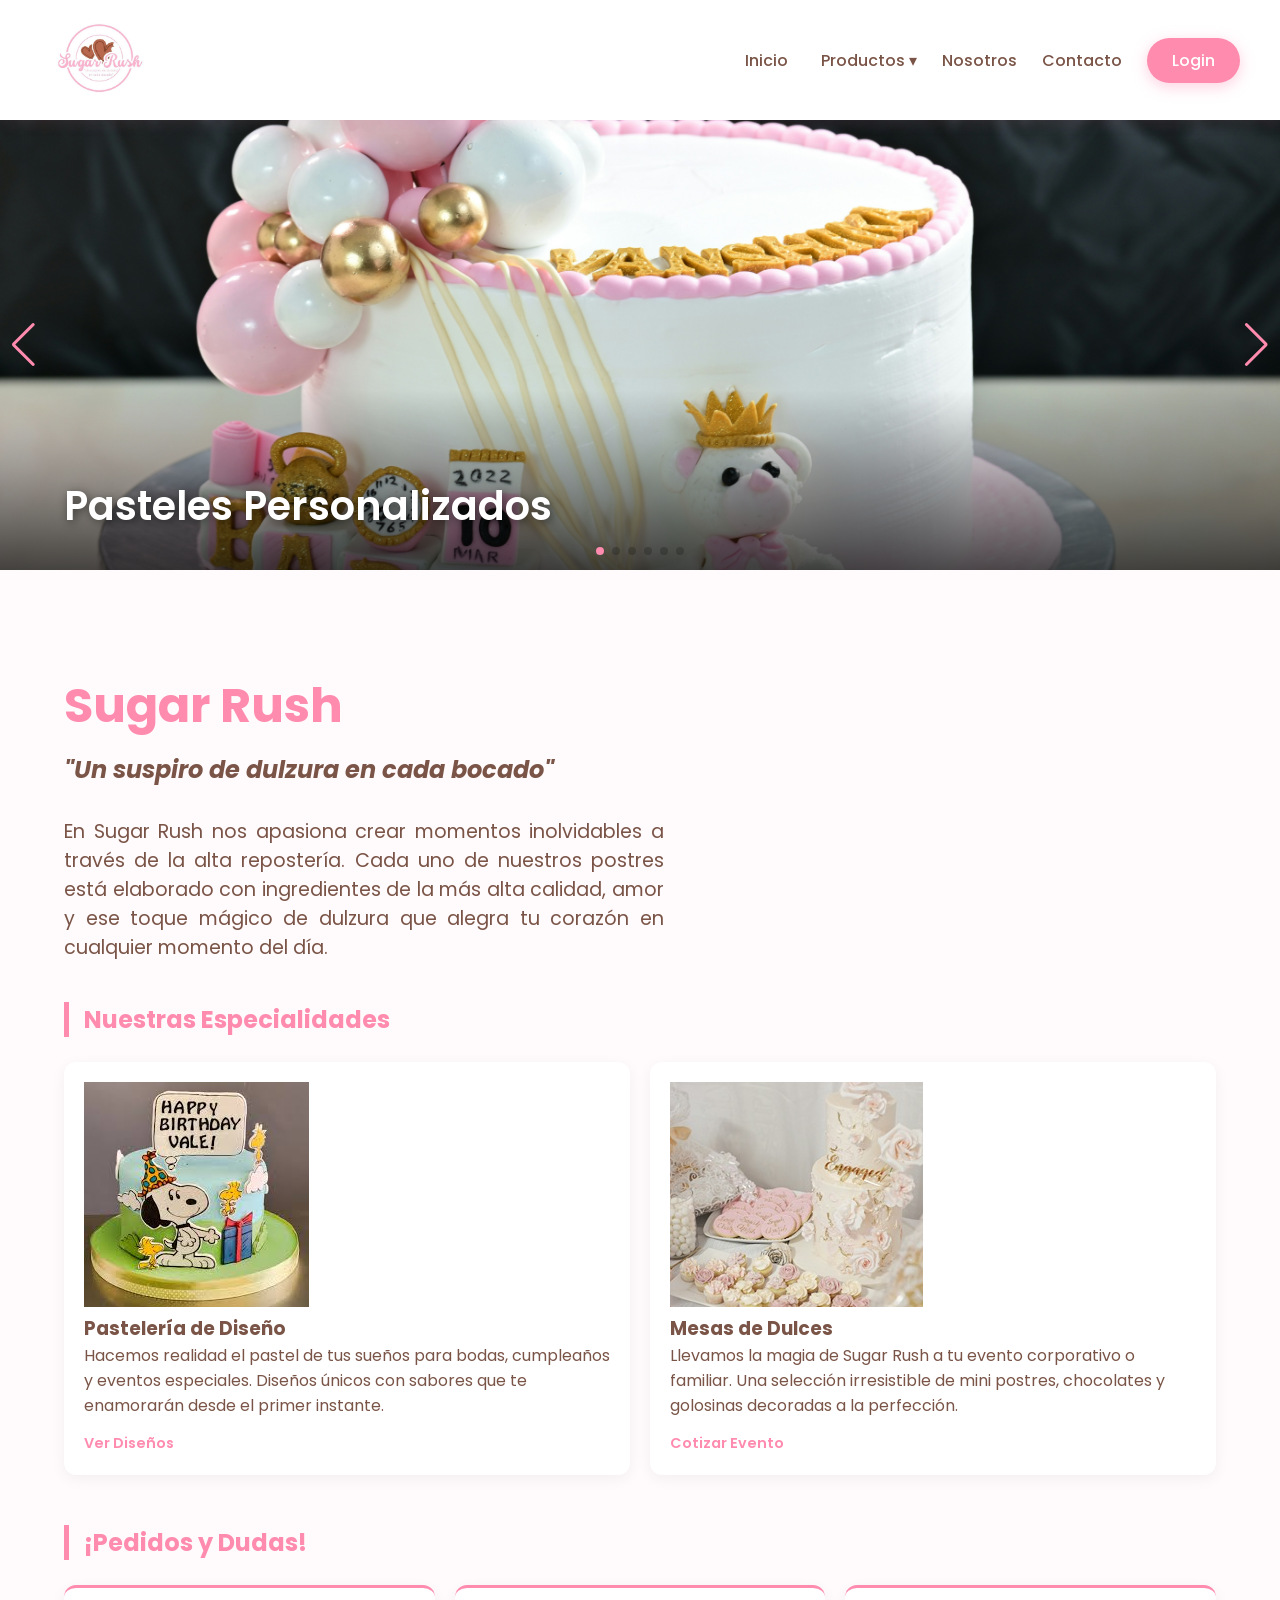
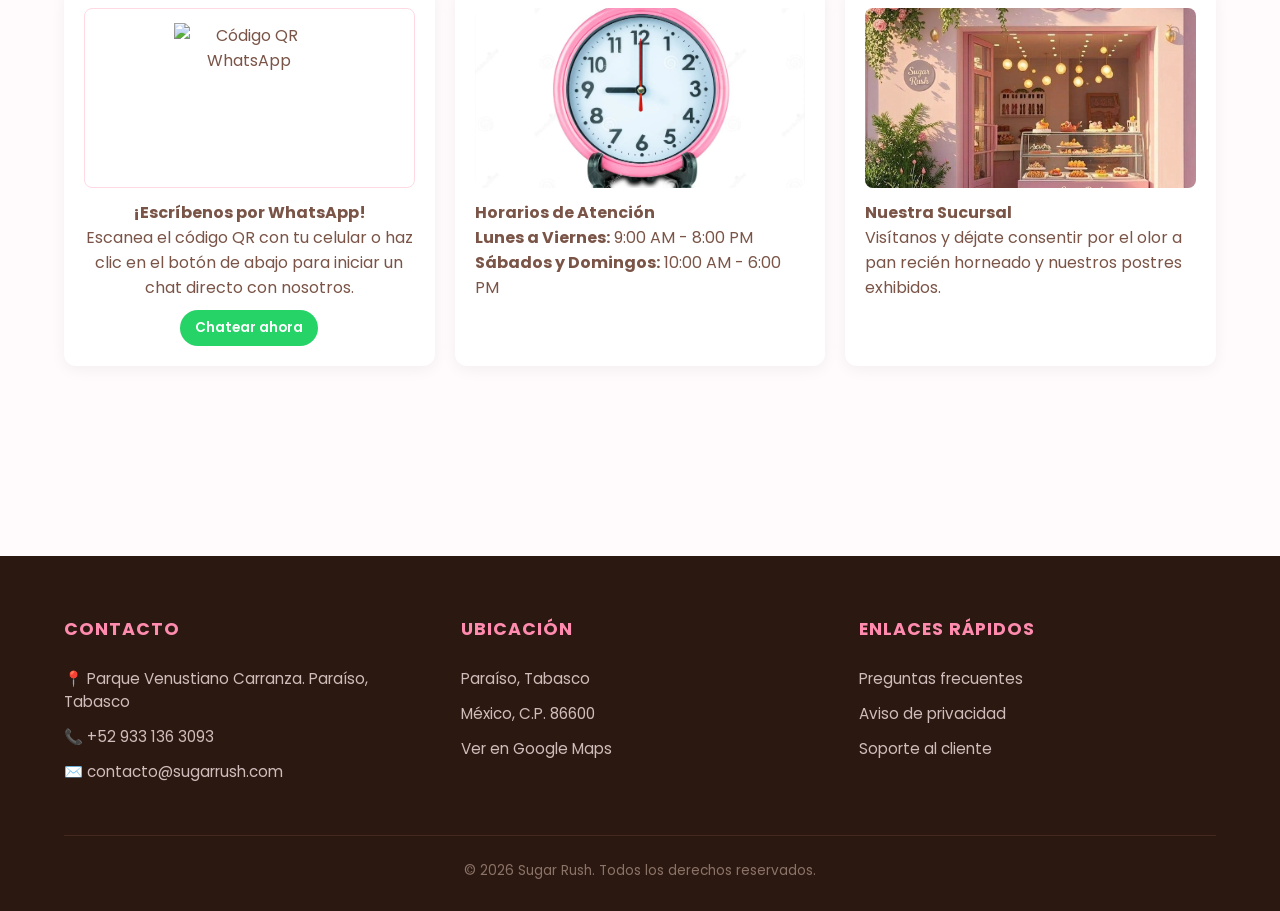
==== index.html @ 9f56cef3 "Update index.html" ====
<!DOCTYPE html>
<html lang="es">
<head>
    <link rel="stylesheet" href="estilos.css">
    <meta charset="UTF-8">
    <meta name="viewport" content="width=device-width, initial-scale=1.0">
    <title>Sugar Rush - Un suspiro de dulzura</title>
    <!-- Google Fonts -->
    <link href="https://fonts.googleapis.com/css2?family=Poppins:wght@300;400;600&display=swap" rel="stylesheet">
    <link rel="stylesheet" href="estilos_maquetacion.css">
    <link rel='stylesheet' href='https://cdn-uicons.flaticon.com/4.0.0/uicons-bold-straight/css/uicons-bold-straight.css'>
    <link rel='stylesheet' href='https://cdn-uicons.flaticon.com/4.0.0/uicons-solid-rounded/css/uicons-solid-rounded.css'>
    <!-- Swiper CSS -->
    <link rel="stylesheet" href="https://cdn.jsdelivr.net/npm/swiper@11/swiper-bundle.min.css" />
</head>
<body>

        
    <header style="padding: 15px 0 !important; display: flex; align-items: center; width: 100%; box-sizing: border-box;">
        <div class="container" style="display: flex; align-items: center; justify-content: space-between; width: 100%; box-sizing: border-box;">
            
          
            <div class="logo" style="display: flex; align-items: center; margin: 0; padding: 0;">
                <a href="index.html" style="display: block; line-height: 0;">
                   
                    <img src="img/logo.jpeg" alt="Sugar Rush Logo" style="height: 90px !important; width: auto !important; max-height: none !important; min-height: 90px !important; display: block; border-radius: 8px;">
                </a>
            </div>

           
            <nav style="display: flex; align-items: center;">
                <ul class="nav-menu" style="display: flex; align-items: center; margin: 0; padding: 0; list-style: none;">
                    <li><a href="index.html"><i class="fi fi-bs-login-lock"></i>Inicio</a></li>
                    
                    <li class="dropdown">
                        <a href="#"><i class="fi fi-sr-customer-care"></i>Productos ▾</a>
                        <ul class="dropdown-content">
                            <li><a href="pasteles.html">Pasteles Especiales</a></li>
                            <li><a href="cupcakes.html">Cupcakes y Muffins</a></li>
                            <li><a href="galletas.html">Galletas Caseras</a></li>
                        </ul>
                    </li>

                    <li><a href="nosotros.html">Nosotros</a></li>
                    <li><a href="contacto.html">Contacto</a></li>
                    <li><a href="login.html" class="btn-login">Login</a></li>
                </ul>
            </nav>

        </div>
    </header>


<link rel="stylesheet" href="https://cdn.jsdelivr.net/npm/swiper@11/swiper-bundle.min.css" />


<div class="swiper mainBanner">
    <div class="swiper-wrapper">
        
        <!-- Slide 1 -->
        <div class="swiper-slide">
            <a href="pasteles.html" class="banner-link">
                <img src="banner/pastel.jpg" alt="Pasteles Personalizados">
                <div class="banner-content">
                    <div class="text-box">
                        <h1>Pasteles Personalizados</h1>
                    </div>
                </div>
            </a>
        </div>

        <!-- Slide 2 -->
        <div class="swiper-slide">
            <a href="cupcakes.html" class="banner-link">
                <img src="banner/cupcakes.jpg" alt="Cupcakes de Ensueño">
                <div class="banner-content">
                    <div class="text-box">
                        <h1>Cupcakes de Ensueño</h1>
                    </div>
                </div>
            </a>
        </div>

        <!-- Slide 3 -->
        <div class="swiper-slide">
            <a href="galletas.html" class="banner-link">
                <img src="banner/galletas.jpg" alt="Galletas Horneadas">
                <div class="banner-content">
                    <div class="text-box">
                        <h1>Galletas Recién Horneadas</h1>
                    </div>
                </div>
            </a>
        </div>

        <!-- Slide 4 -->
        <div class="swiper-slide">
            <a href="pasteles.html" class="banner-link">
                <img src="banner/muffins.jpg" alt="Gelatinas Artísticas">
                <div class="banner-content">
                    <div class="text-box">
                        <h1>Muffins Artísticos</h1>
                    </div>
                </div>
            </a>
        </div>

        <!-- Slide 5 -->
        <div class="swiper-slide">
            <a href="contacto.html" class="banner-link">
                <img src="banner/mesa.jpeg" alt="Mesas de Postres">
                <div class="banner-content">
                    <div class="text-box">
                        <h1>Mesas de Postres para Eventos</h1>
                    </div>
                </div>
            </a>
        </div>

        <!-- Slide 6 -->
        <div class="swiper-slide">
            <a href="pasteles.html" class="banner-link">
                <img src="banner/panaderia.jpg" alt="Panadería Fina">
                <div class="banner-content">
                    <div class="text-box">
                        <h1>Panadería Fina Artesanal</h1>
                    </div>
                </div>
            </a>
        </div>

    </div>

    <!-- Controles obligatorios en pantalla -->
    <div class="swiper-button-next"></div>
    <div class="swiper-button-prev"></div>
    <div class="swiper-pagination"></div>
</div>
        
<!-- Swiper JS -->
<script src="https://cdn.jsdelivr.net/npm/swiper@11/swiper-bundle.min.js"></script>


<script>
    const swiper = new Swiper('.mainBanner', {
        loop: true,               // Infinito
        spaceBetween: 0,         
        autoplay: {
            delay: 4000,          // Cambia cada 4 segundos
            disableOnInteraction: false,
        },
        pagination: {
            el: '.swiper-pagination',
            clickable: true,
        },
        navigation: {
            nextEl: '.swiper-button-next',
            prevEl: '.swiper-button-prev',
        },
        speed: 800,              
    });
</script>

<style>

.mainBanner {
    width: 100%;
    height: 450px;
    position: relative;
}


.banner-link {
    text-decoration: none !important;
    color: inherit !important;
    display: block;
    width: 100%;
    height: 100%;
    position: relative;
}

.mainBanner .swiper-slide {
    position: relative;
    overflow: hidden;
}

.mainBanner img {
    width: 100%;
    height: 100%;
    object-fit: cover;
    object-position: center;
    transition: transform 0.5s ease;
}

.banner-link:hover img {
    transform: scale(1.05);
}


.banner-content {
    position: absolute;
    top: 0;
    left: 0;
    width: 100%;
    height: 100%;
    display: flex;
    align-items: flex-end; 
    justify-content: flex-start; 
    padding: 40px 5%; 
    background: linear-gradient(to top, rgba(0,0,0,0.7) 0%, transparent 40%);
    box-sizing: border-box;
}

.text-box {
    color: white !important;
    max-width: 80%;
}

.text-box h1 {
    font-size: 2.5rem;
    margin: 0;
    line-height: 1.2;
    font-weight: 600;
    color: #ffffff !important;
    text-shadow: 2px 2px 10px rgba(0,0,0,0.5);
}

.swiper-button-next, .swiper-button-prev {
    color: #ff8baf !important;
}

.swiper-pagination-bullet-active {
    background: #ff8baf !important;
}

/* --- RESPONSIVE --- */
@media (max-width: 768px) {
    .mainBanner { height: 300px; }
    .text-box h1 { font-size: 1.5rem; }
    .banner-content { padding: 20px 5%; }
}
</style>



    <!-- Contenido Principal -->
    <main class="container" style="padding: 100px 0;">
        <h1 style="font-size: 3rem; margin-bottom: 10px; color: #ff8baf;">Sugar Rush</h1>
        <h2 style="font-size: 1.5rem; font-style: italic; margin-bottom: 30px; color: #7a5447;">"Un suspiro de dulzura en cada bocado"</h2>
        
        <p style="font-size: 1.2rem; max-width: 600px; text-align: justify">En Sugar Rush nos apasiona crear momentos inolvidables a través de la alta repostería. Cada uno de nuestros postres está elaborado con ingredientes de la más alta calidad, amor y ese toque mágico de dulzura que alegra tu corazón en cualquier momento del día.</p>
        
        <!-- SECCIÓN DE PRODUCTOS DESTACADOS -->
        <section class="seccion-info">
            
            <h2 class="titulo-seccion" style="color: #ff8baf;">Nuestras Especialidades</h2>
            <div class="contenedor-dos">
                <div class="cuadro cuadro-grande">
                    <div class="contenedor de imagen"><img src="img/perrsonalizado.jpg" alt="Pastel de Chocolate"></div>
                    <h3>Pastelería de Diseño</h3>
                    <p>Hacemos realidad el pastel de tus sueños para bodas, cumpleaños y eventos especiales. Diseños únicos con sabores que te enamorarán desde el primer instante.</p>
                    <a href="pasteles.html" class="leer-mas">Ver Diseños</a>
                </div>
                <div class="cuadro cuadro-grande">
                    <div class="contenedor de imagen"><img src="img/postress.jpg" alt="Mesa de postres"></div>
                    <h3>Mesas de Dulces</h3>
                    <p>Llevamos la magia de Sugar Rush a tu evento corporativo o familiar. Una selección irresistible de mini postres, chocolates y golosinas decoradas a la perfección.</p>
                    <a href="contacto.html" class="leer-mas">Cotizar Evento</a>
                </div>
            </div>

            <!-- FILA DE INFORMACIÓN RÁPIDA -->
            <h2 class="titulo-seccion" style="color: #ff8baf;">¡Pedidos y Dudas!</h2>
            <div class="contenedor-tres">
                
           <div class="cuadro cuadro-pequeno" style="text-align: center;">
    <div class="media-container" style="height: 180px; background-color: #fff; border: 1px solid #ffdae3; display: flex; align-items: center; justify-content: center;">
        
      
        <img src="img/qr.jpeg" 
             alt="Código QR WhatsApp" 
             style="width: 150px; height: 150px; display: block; margin: auto;">
    </div>
    
    <h4 style="margin-top: 10px;">¡Escríbenos por WhatsApp!</h4>
    <p>Escanea el código QR con tu celular o haz clic en el botón de abajo para iniciar un chat directo con nosotros.</p>
    
 
    <a href="https://wa.me" 
       target="_blank" 
       class="leer-mas" 
       style="background: #25d366; color: white; padding: 8px 15px; border-radius: 20px; font-size: 0.85rem; margin-top: 10px; display: inline-block; text-decoration: none;">
       Chatear ahora
    </a>
</div>



                <!-- Cuadro de Horarios -->
                <div class="cuadro cuadro-pequeno">
                    <div style="height: 180px; background-image: url('img/reloj.webp'); background-size: cover; background-position: center;" class="media-container"></div>
                    <h4>Horarios de Atención</h4>
                    <p><strong>Lunes a Viernes:</strong> 9:00 AM - 8:00 PM</p>
                    <p><strong>Sábados y Domingos:</strong> 10:00 AM - 6:00 PM</p>
                </div>

                <!-- Cuadro de Ubicación -->
                <div class="cuadro cuadro-pequeno">
                    <div style="height: 180px; background-image: url('img/sucursal.png'); background-size: cover; background-position: center;" class="media-container"></div>
                    <h4>Nuestra Sucursal</h4>
                    <p>Visítanos y déjate consentir por el olor a pan recién horneado y nuestros postres exhibidos.</p>
                </div>

            </div>
        </section>
    </main>

   
    <footer>
        <div class="container">
            <div class="footer-grid">
                
              
                <div class="footer-col">
                    <h4>Contacto</h4>
                    <p>📍 Parque Venustiano Carranza. Paraíso, Tabasco</p>
                    <p>📞 +52 933 136 3093</p>
                    <p>✉️ contacto@sugarrush.com</p>
                </div>
                
                
                <div class="footer-col">
                    <h4>Ubicación</h4>
                    <p>Paraíso, Tabasco</p>
                    <p>México, C.P. 86600</p>
                    <p><a href="https://www.google.com/maps/place/Venustiano+Carranza+Park/@18.395485,-93.2171948,17z/data=!3m1!4b1!4m6!3m5!1s0x85ee8cd43c8d1bd9:0x80d4d2b77e16ad9!8m2!3d18.395485!4d-93.2146145!16s%2Fg%2F1v940f0w?authuser=0&entry=ttu&g_ep=EgoyMDI2MDUyNS4wIKXMDSoASAFQAw%3D%3D" target="_blank" style="color: inherit !important; text-decoration: none !important;">Ver en Google Maps</a></p>
                </div>
                
               
                <div class="footer-col">
                    <h4>Enlaces Rápidos</h4>
                    <ul>
                        <li><a href="preguntas.html">Preguntas frecuentes</a></li>
                        <li><a href="privacidad.html">Aviso de privacidad</a></li>
                        <li><a href="soporte.html">Soporte al cliente</a></li>
                    </ul>
                </div>

            </div>
            <div class="footer-bottom">
                <p>&copy; 2026 Sugar Rush. Todos los derechos reservados.</p>
            </div>
        </div>
    </footer>

    </body>
</html>
---- estilos.css ----
/* --- 1. VARIABLES --- */
:root {
    --color-primario: #ff8baf; /* Color principal de Sugar Rush (Rosa) */
    --color-oscuro: #5c3a21; /* Color chocolate oscuro para textos fuertes */
    --color-texto: #7a5447; /* Color marrón suave para el texto general */
    --blanco: #ffffff; /* Color blanco */
    --sombra: 0 10px 30px rgba(255, 139, 175, 0.15); /* Sombra suave tonalidad rosa */
    --transicion: all 0.4s cubic-bezier(0.165, 0.84, 0.44, 1); /* Animación suave */
}

/* Reset básico para quitar márgenes por defecto */
* {
    margin: 0;
    padding: 0;
    box-sizing: border-box; /* Evita que el padding rompa tamaños */
}

/* Configuración general del body */
body {
    font-family: 'Poppins', sans-serif; /* Cambiada a Poppins para combinar con las Google Fonts añadidas */
    background-color: #fffafb; /* Fondo claro con un ligero toque pastel */
    color: var(--color-texto); /* Color del texto */
    display: flex;
    flex-direction: column;
    min-height: 100vh; /* Para que el footer quede abajo */
}

/* Contenedor centrado */
.container {
    width: 90%;
    max-width: 1200px; /* Ancho máximo */
    margin: 0 auto; /* Centrar */
}

/* --- 2. HEADER Y LOGO --- */
header {
    background: var(--blanco); /* Fondo blanco */
    padding: 15px 0;
    box-shadow: 0 2px 15px rgba(255, 139, 175, 0.1); /* Sombra ligera rosa */
    position: sticky; /* Se queda fijo arriba */
    top: 0;
    z-index: 1000; /* Siempre encima */
}

/* Alinea logo y menú */
header .container {
    display: flex;
    justify-content: space-between;
    align-items: center;
}

/* CONFIGURACIÓN DEL LOGO */
.logo img {
    height: 55px; /* Tamaño del logo */
    width: auto;
    display: block;
}

/* --- 3. NAVEGACIÓN Y MENÚ --- */
.nav-menu {
    display: flex; /* Menú en fila */
    list-style: none; /* Quita viñetas */
    align-items: center;
}

/* Separación entre opciones */
.nav-menu > li {
    margin-left: 25px;
    position: relative; /* Necesario para submenú */
}

/* Estilo de enlaces */
.nav-menu a {
    text-decoration: none;
    color: var(--color-oscuro);
    font-weight: 500;
    padding: 10px 0;
    transition: var(--transicion);
    display: block;

    /* Permite alinear iconos con texto */
    display: inline-flex; 
    align-items: center; 
    gap: 8px; 
    text-decoration: none; 
    color: inherit;
}

/* Línea animada debajo del menú */
.nav-menu > li > a::after {
    content: '';
    position: absolute;
    width: 0; /* Empieza invisible */
    height: 2px;
    bottom: 0;
    left: 0;
    background-color: var(--color-primario);
    transition: var(--transicion);
}

/* Cuando pasas el mouse aparece la línea */
.nav-menu > li:hover > a::after {
    width: 100%;
}

/* Cambio de color al pasar el mouse */
.nav-menu a:hover {
    color: var(--color-primario);
}

/* --- 4. SUBMENÚ DESPLEGABLE --- */
.dropdown-content {
    position: absolute;
    top: 120%; /* Debajo del menú */
    left: -20px;
    background: var(--blanco);
    min-width: 220px;
    padding: 15px 0;
    list-style: none;
    border-radius: 12px; /* Bordes redondeados */
    box-shadow: var(--sombra);

    /* Oculto por defecto */
    opacity: 0;
    visibility: hidden;
    transform: translateY(20px); /* Baja un poco */
    transition: var(--transicion);
}

/* Mostrar el submenú al pasar el mouse */
.dropdown:hover .dropdown-content {
    opacity: 1;
    visibility: visible;
    transform: translateY(0);
}

/* Estilo de opciones del submenú */
.dropdown-content li a {
    padding: 12px 25px;
    font-size: 0.9rem;
    color: var(--color-texto);
    font-weight: 400;
}

/* Hover en submenú */
.dropdown-content li a:hover {
    background-color: #fff0f3; /* Fondo rosa pastel muy sutil */
    color: var(--color-primario);
    padding-left: 30px; /* Se mueve a la derecha */
}

/* Botón Login resaltado */
.btn-login {
    background-color: var(--color-primario);
    color: var(--blanco) !important;
    padding: 10px 25px !important;
    border-radius: 50px; /* Forma redonda */
    box-shadow: 0 4px 15px rgba(255, 139, 175, 0.4); /* Sombra adaptada al rosa */
}

/* Efecto hover del botón */
.btn-login:hover {
    transform: translateY(-2px); /* Se levanta */
    box-shadow: 0 6px 20px rgba(255, 139, 175, 0.6);
}

/* --- 5. RESPONSIVE --- */
@media (max-width: 850px) {

    /* Header en columna */
    header .container {
        flex-direction: column;
        gap: 20px;
    }

    /* Menú se adapta */
    .nav-menu {
        flex-wrap: wrap;
        justify-content: center;
    }

    .nav-menu li {
        margin: 5px 15px;
    }

    /* Submenú en móvil */
    .dropdown-content {
        position: static; /* Ya no flotante */
        box-shadow: none;
        opacity: 1;
        visibility: visible;
        transform: none;
        display: none; /* Oculto */
        background: #f1f1f1;
    }

    /* Mostrar al hacer hover */
    .dropdown:hover .dropdown-content {
        display: block;
    }
}

/* --- 6. FOOTER 3 COLUMNAS --- */
footer {
    background: #2b1810; /* Marrón chocolate muy oscuro en lugar de negro */
    color: #fff;
    padding: 60px 0 30px;
    margin-top: auto; /* Empuja el footer abajo */
}

/* Grid para dividir en columnas */
.footer-grid {
    display: grid;
    grid-template-columns: repeat(auto-fit, minmax(250px, 1fr)); /* Responsive */
    gap: 40px;
    margin-bottom: 40px;
}

/* Títulos del footer */
.footer-col h4 {
    color: var(--color-primario);
    margin-bottom: 25px;
    font-size: 1.1rem;
    text-transform: uppercase;
    letter-spacing: 1px;
}

/* Texto del footer */
.footer-col p, .footer-col li {
    color: #d1bcbc; /* Tono grisáceo cálido compatible con el chocolate */
    font-size: 0.95rem;
    margin-bottom: 12px;
}

/* Quita viñetas */
.footer-col ul { 
    list-style: none; 
}

/* Enlaces del footer */
.footer-col a {
    color: #d1bcbc;
    text-decoration: none;
    transition: var(--transicion);
}

/* Hover enlaces */
.footer-col a:hover {
    color: var(--blanco);
}

/* Parte inferior del footer */
.footer-bottom {
    text-align: center;
    border-top: 1px solid #42281d;
    padding-top: 25px;
    color: #8c7368;
    font-size: 0.85rem;
}

/* --- SECCIÓN INFO --- */
.seccion-info {
    padding: 40px 0;
}

.titulo-seccion {
    margin-bottom: 25px;
    color: var(--color-oscuro);
    border-left: 5px solid var(--color-primario);
    padding-left: 15px;
}

/* Contenedores Flexbox */
.contenedor-dos, .contenedor-tres {
    display: flex;
    gap: 20px;
    flex-wrap: wrap; /* Para que sea responsivo */
    margin-bottom: 50px;
}

/* Estilo base de los cuadros */
.cuadro {
    background: var(--blanco);
    border-radius: 12px;
    padding: 20px;
    box-shadow: 0 4px 15px rgba(0,0,0,0.05);
    transition: transform 0.3s ease;
}

.cuadro:hover {
    transform: translateY(-5px);
}

/* Tamaños específicos */
.cuadro-grande {
    flex: 1 1 calc(50% - 20px); /* 2 cuadros por fila */
    min-width: 300px;
}

.cuadro-pequeno {
    flex: 1 1 calc(33.33% - 20px); /* 3 cuadros por fila */
    min-width: 250px;
    border-top: 3px solid var(--color-primario);
    align-items: center;
}

.imagen-placeholder {
    width: 100%;
    height: auto;
    overflow: hidden;
    border-radius: 8px;
    margin-bottom: 15px;
}

.imagen-placeholder img {
    width: 100%;
    height: auto;
    display: block;
}

.leer-mas {
    display: inline-block;
    margin-top: 15px;
    color: var(--color-primario);
    text-decoration: none;
    font-weight: 600;
    font-size: 0.9rem;
}

/* Contenedor universal para fotos y videos */
.media-container {
    width: 100%;
    height: 180px;         /* Altura fija para que los 3 cuadros estén parejos */
    background-color: #2b1810; /* Fondo chocolate oscuro */
    display: flex;
    align-items: center;
    justify-content: center;
    border-radius: 8px;
    margin-bottom: 12px;
    overflow: hidden;
}

/* --- CORRECCIÓN VISUAL PARA LOS ENLACES DEL BANNER --- */
.banner-link {
    text-decoration: none !important; /* Quita la línea de abajo azul */
    color: inherit !important;        /* Hace que el texto use el color correcto */
    display: block;
    width: 100%;
    height: 100%;
}

.banner-content h1 {
    font-size: 2.5rem !important;    /* Controla el tamaño grande del título */
    color: #ffffff !important;       /* Fuerza a que la letra sea blanca sobre la foto */
    text-shadow: 2px 2px 8px rgba(0, 0, 0, 0.5); /* Sombra para que se lea perfecto */
    margin: 0;
}
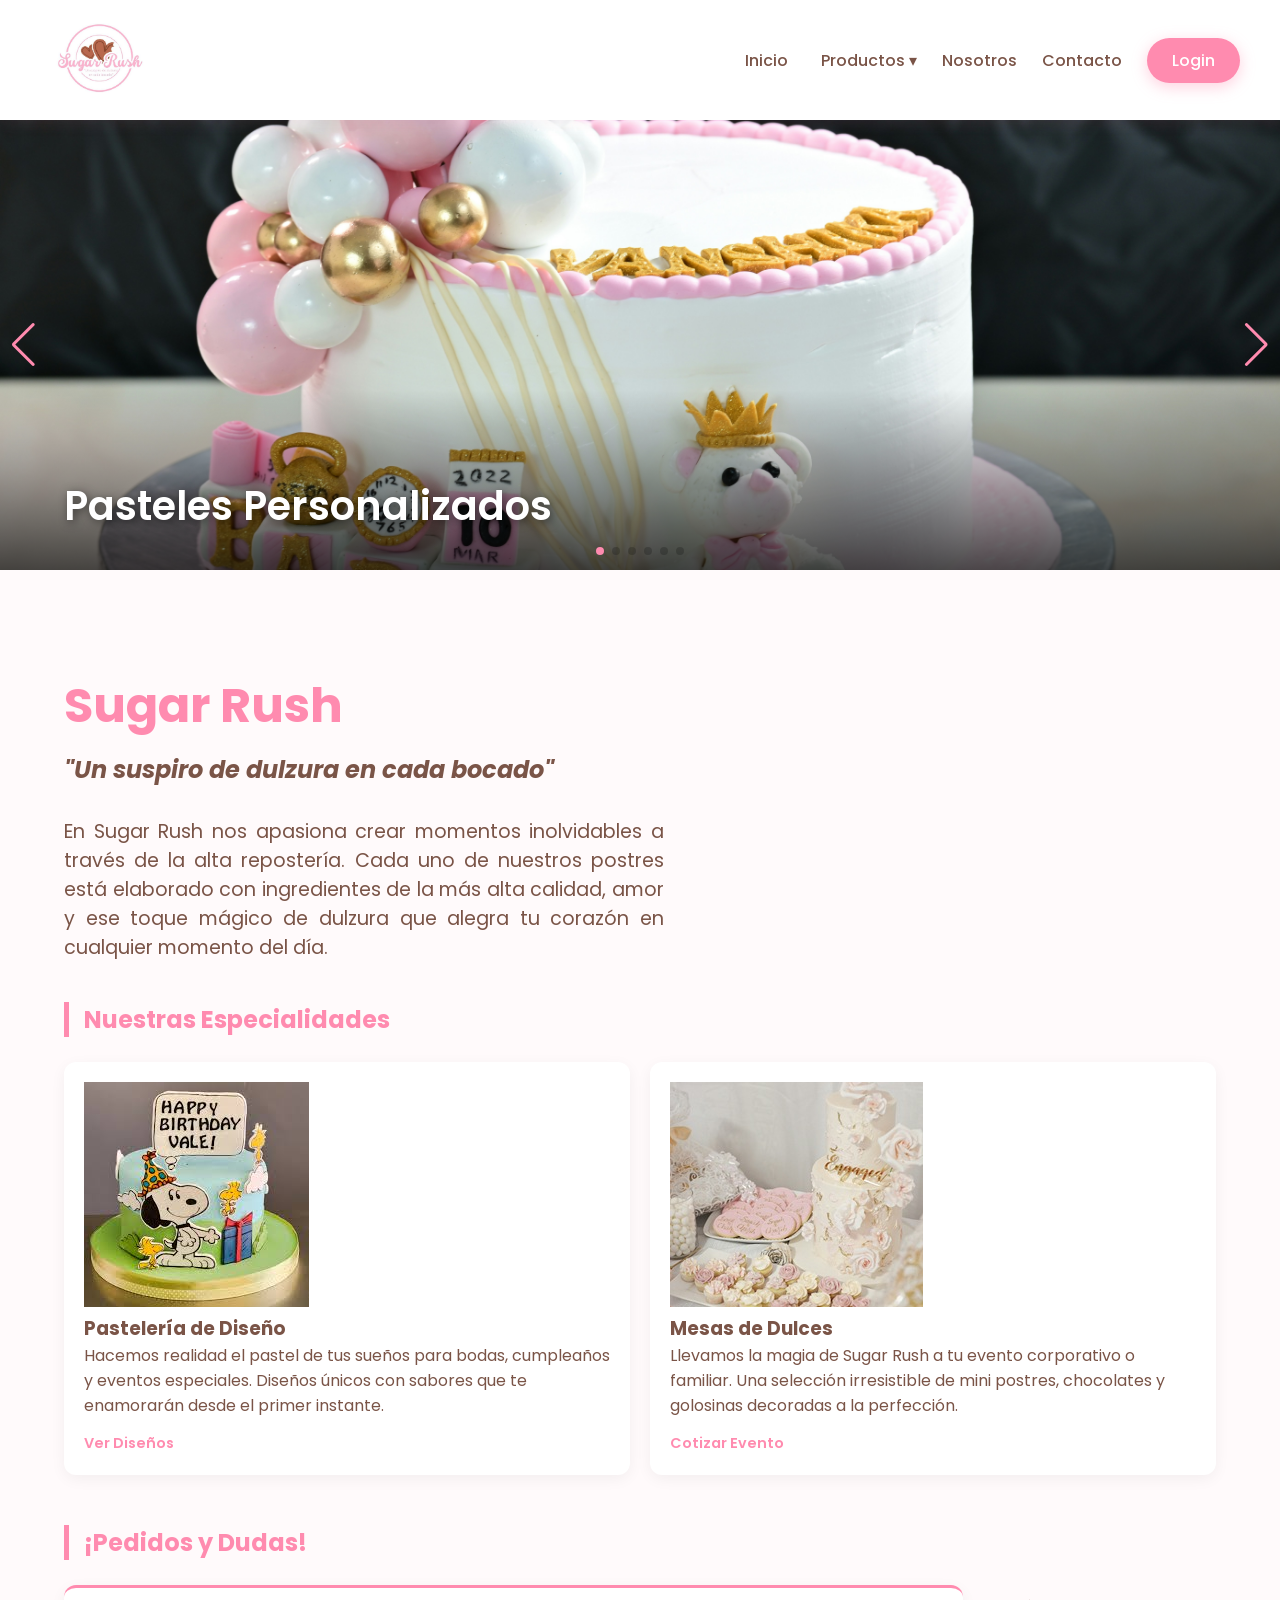
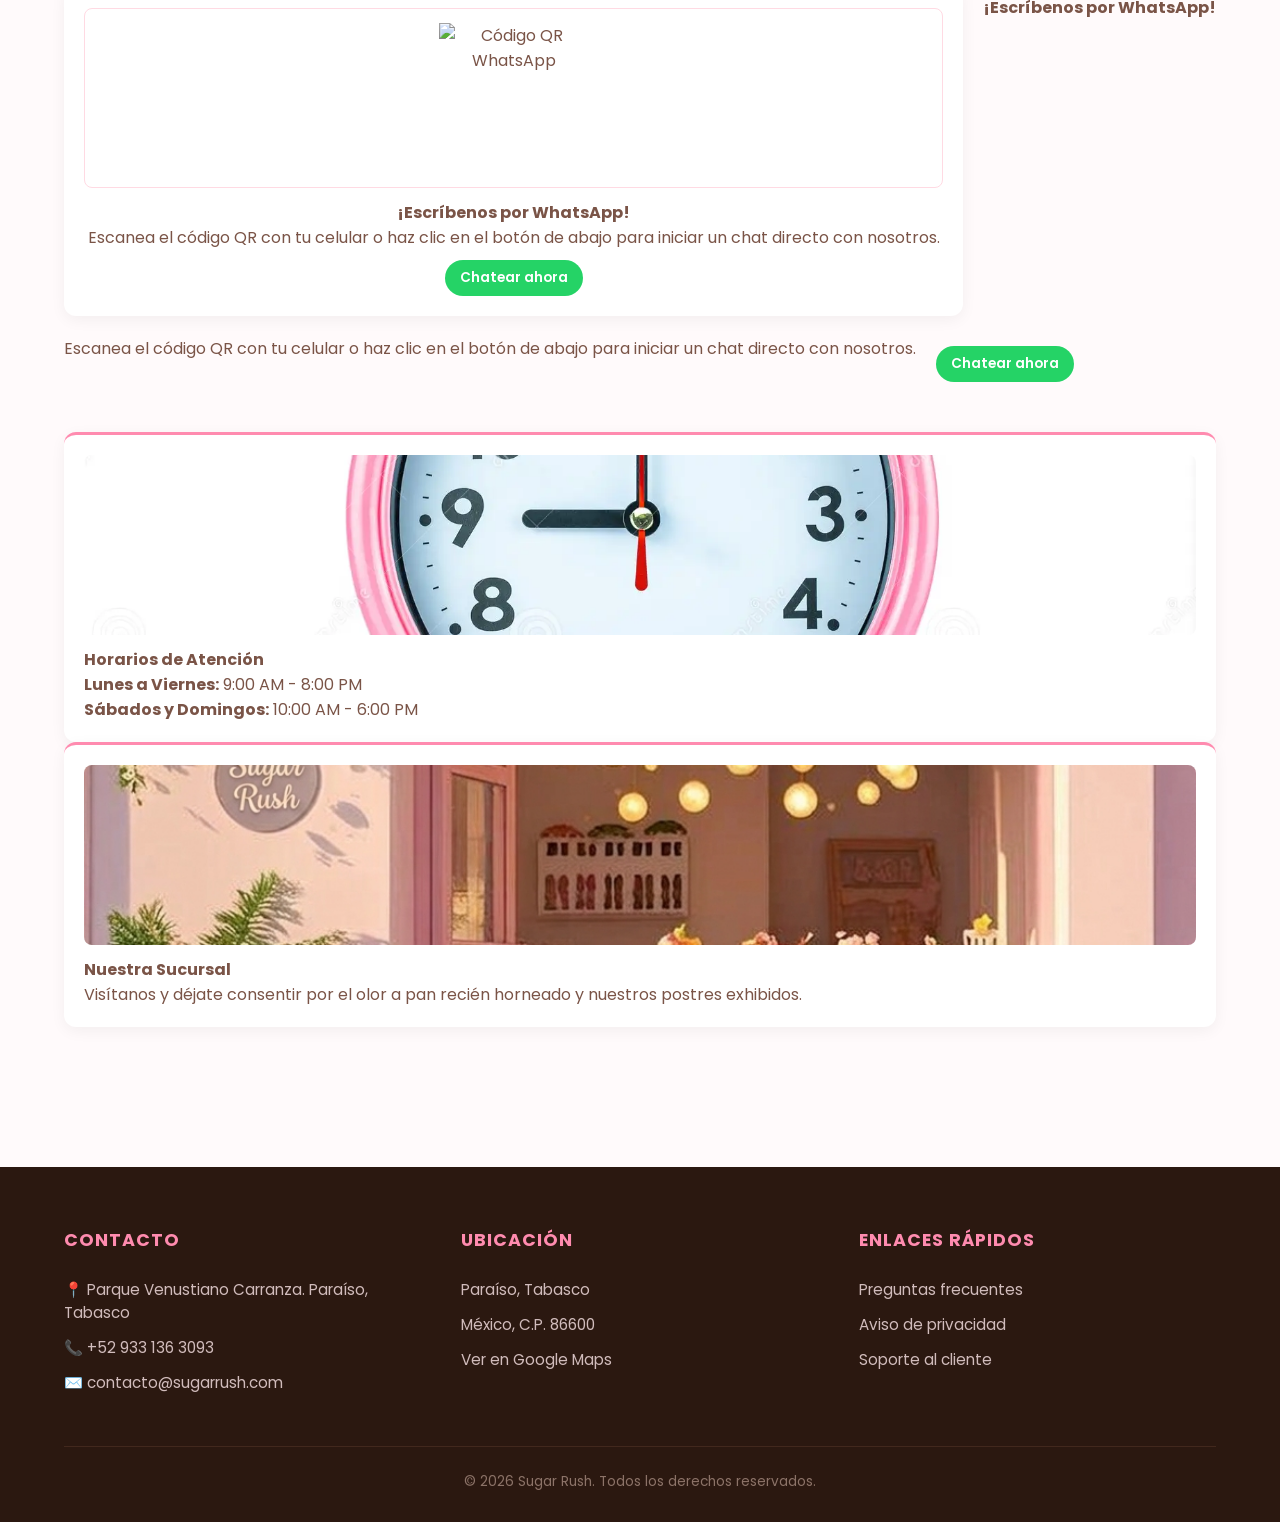
==== commit 54c04a56: "Update index.html" ====
--- a/index.html
+++ b/index.html
@@ -273,7 +273,8 @@
             <h2 class="titulo-seccion" style="color: #ff8baf;">¡Pedidos y Dudas!</h2>
             <div class="contenedor-tres">
                 
-           <div class="cuadro cuadro-pequeno" style="text-align: center;">
+          <!-- Cuadro del Código QR de WhatsApp -->
+<div class="cuadro cuadro-pequeno" style="text-align: center;">
     <div class="media-container" style="height: 180px; background-color: #fff; border: 1px solid #ffdae3; display: flex; align-items: center; justify-content: center;">
         
       
@@ -285,7 +286,19 @@
     <h4 style="margin-top: 10px;">¡Escríbenos por WhatsApp!</h4>
     <p>Escanea el código QR con tu celular o haz clic en el botón de abajo para iniciar un chat directo con nosotros.</p>
     
- 
+   
+    <a href="https://wa.me" 
+       target="_blank" 
+       class="leer-mas" 
+       style="background: #25d366; color: white; padding: 8px 15px; border-radius: 20px; font-size: 0.85rem; margin-top: 10px; display: inline-block; text-decoration: none;">
+       Chatear ahora
+    </a>
+</div>
+    
+    <h4 style="margin-top: 10px;">¡Escríbenos por WhatsApp!</h4>
+    <p>Escanea el código QR con tu celular o haz clic en el botón de abajo para iniciar un chat directo con nosotros.</p>
+    
+
     <a href="https://wa.me" 
        target="_blank" 
        class="leer-mas" 
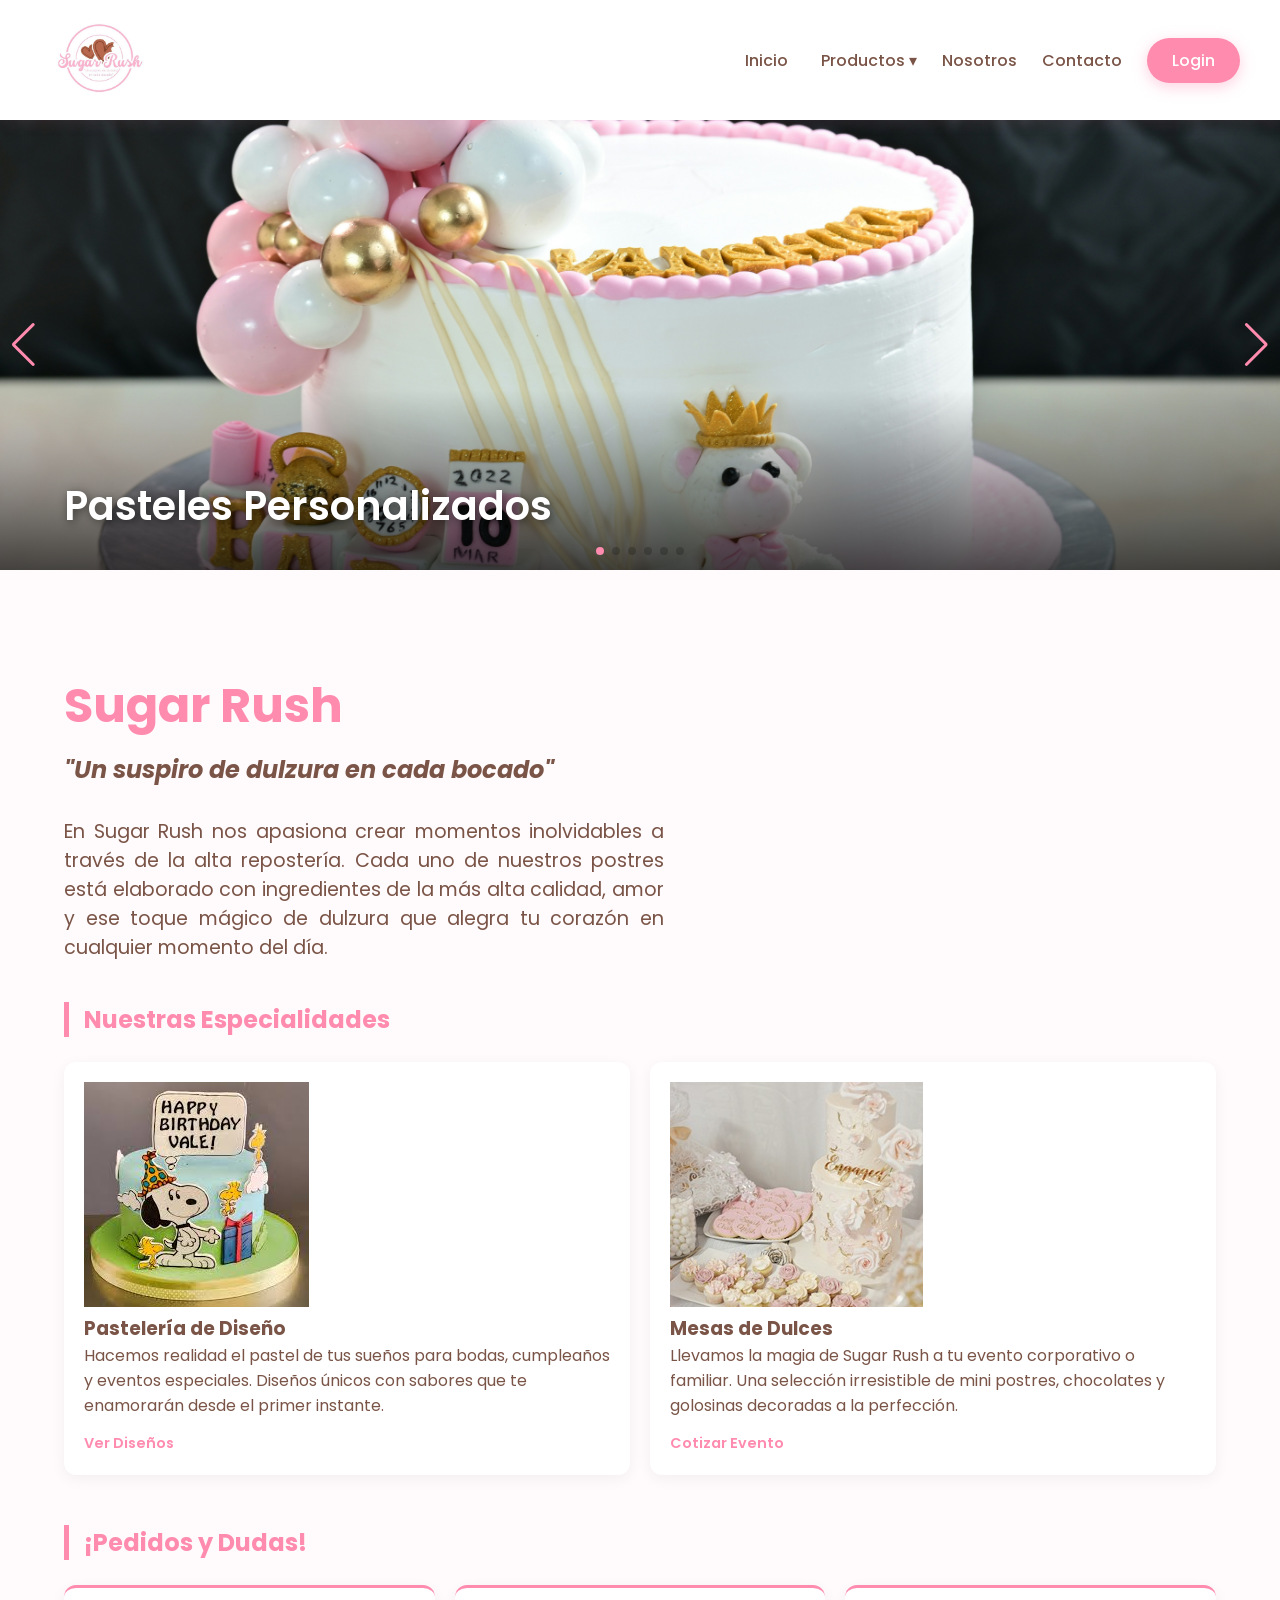
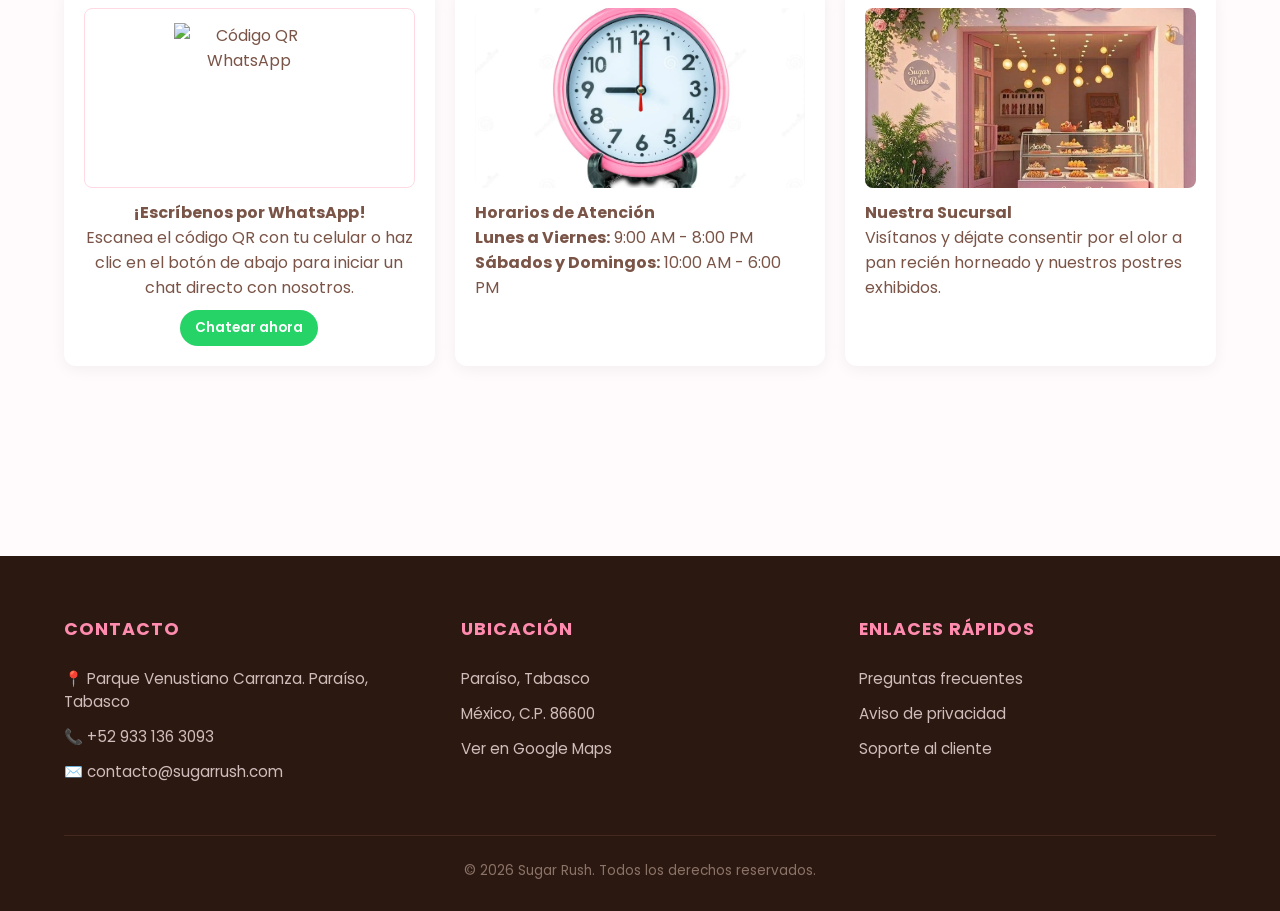
==== commit 4fa706d1: "Add files via upload" ====
--- a/index.html
+++ b/index.html
@@ -273,7 +273,7 @@
             <h2 class="titulo-seccion" style="color: #ff8baf;">¡Pedidos y Dudas!</h2>
             <div class="contenedor-tres">
                 
-          <!-- Cuadro del Código QR de WhatsApp -->
+<!-- Cuadro del Código QR de WhatsApp -->
 <div class="cuadro cuadro-pequeno" style="text-align: center;">
     <div class="media-container" style="height: 180px; background-color: #fff; border: 1px solid #ffdae3; display: flex; align-items: center; justify-content: center;">
         
@@ -294,18 +294,6 @@
        Chatear ahora
     </a>
 </div>
-    
-    <h4 style="margin-top: 10px;">¡Escríbenos por WhatsApp!</h4>
-    <p>Escanea el código QR con tu celular o haz clic en el botón de abajo para iniciar un chat directo con nosotros.</p>
-    
-
-    <a href="https://wa.me" 
-       target="_blank" 
-       class="leer-mas" 
-       style="background: #25d366; color: white; padding: 8px 15px; border-radius: 20px; font-size: 0.85rem; margin-top: 10px; display: inline-block; text-decoration: none;">
-       Chatear ahora
-    </a>
-</div>
 
 
 
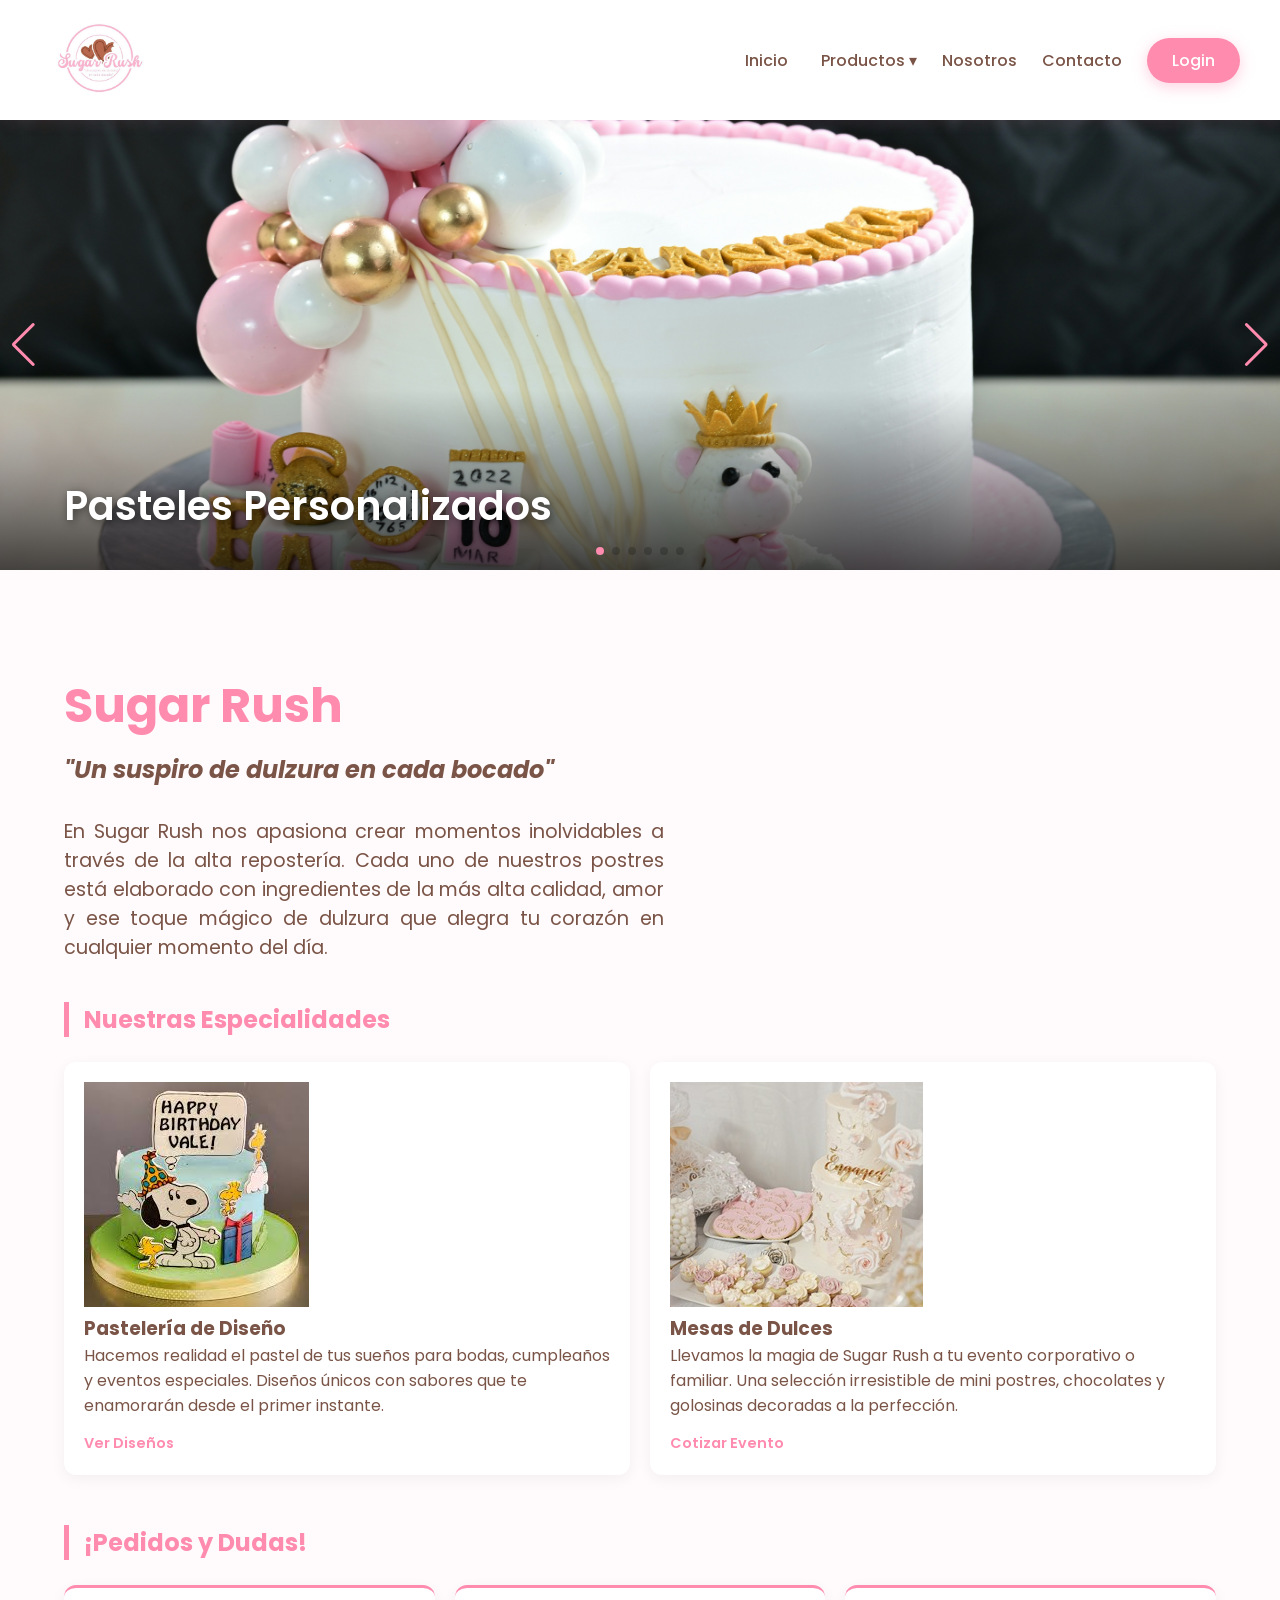
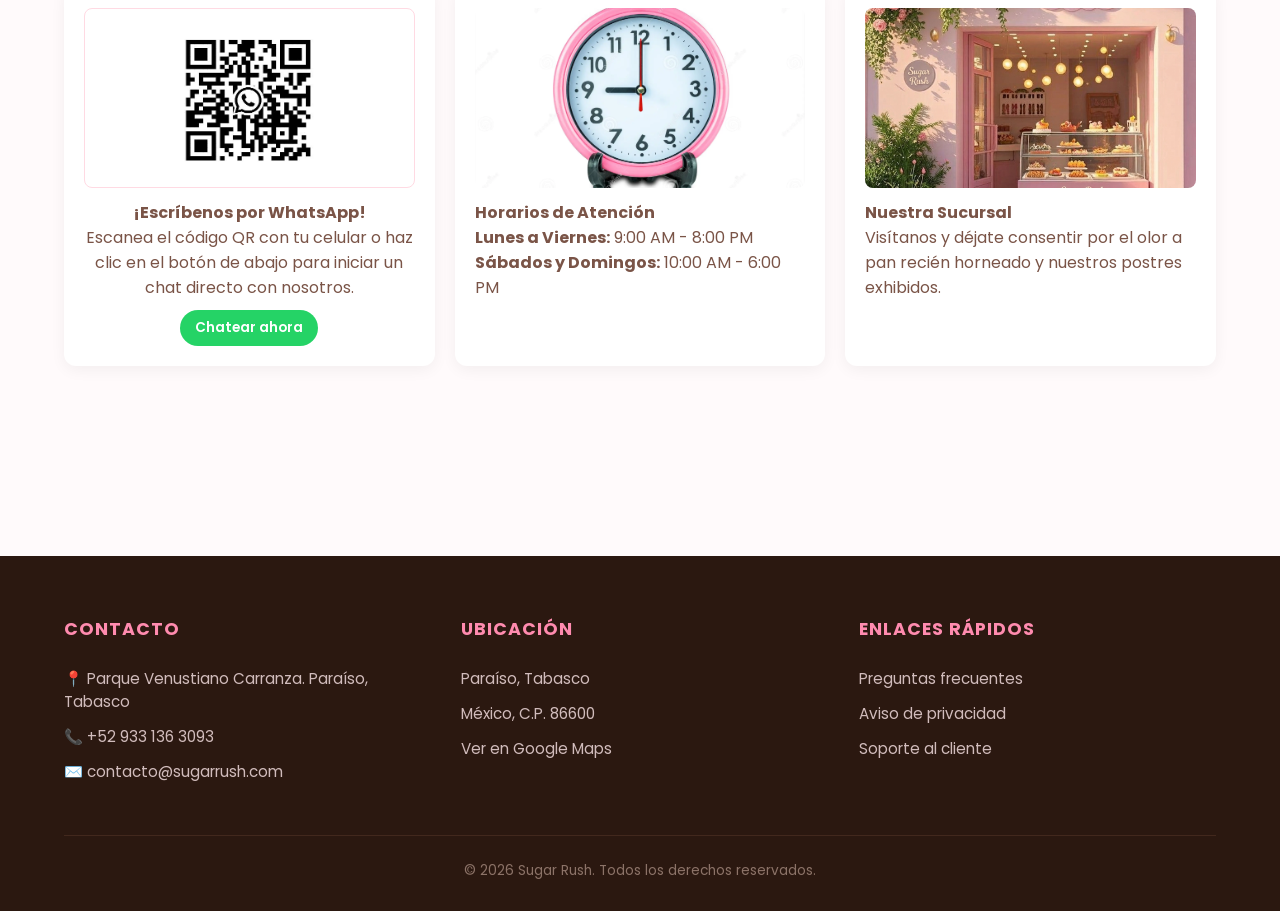
==== commit 690a38a7: "Add files via upload" ====
--- a/index.html
+++ b/index.html
@@ -287,14 +287,13 @@
     <p>Escanea el código QR con tu celular o haz clic en el botón de abajo para iniciar un chat directo con nosotros.</p>
     
    
-    <a href="https://wa.me" 
+    <a href="https://wa.me/529331363093?text=Hola,%20me%20gustaría%20recibir%20información%20sobre%20sus%20productos%20o%20servicios."
        target="_blank" 
        class="leer-mas" 
        style="background: #25d366; color: white; padding: 8px 15px; border-radius: 20px; font-size: 0.85rem; margin-top: 10px; display: inline-block; text-decoration: none;">
        Chatear ahora
     </a>
 </div>
-
 
 
                 <!-- Cuadro de Horarios -->
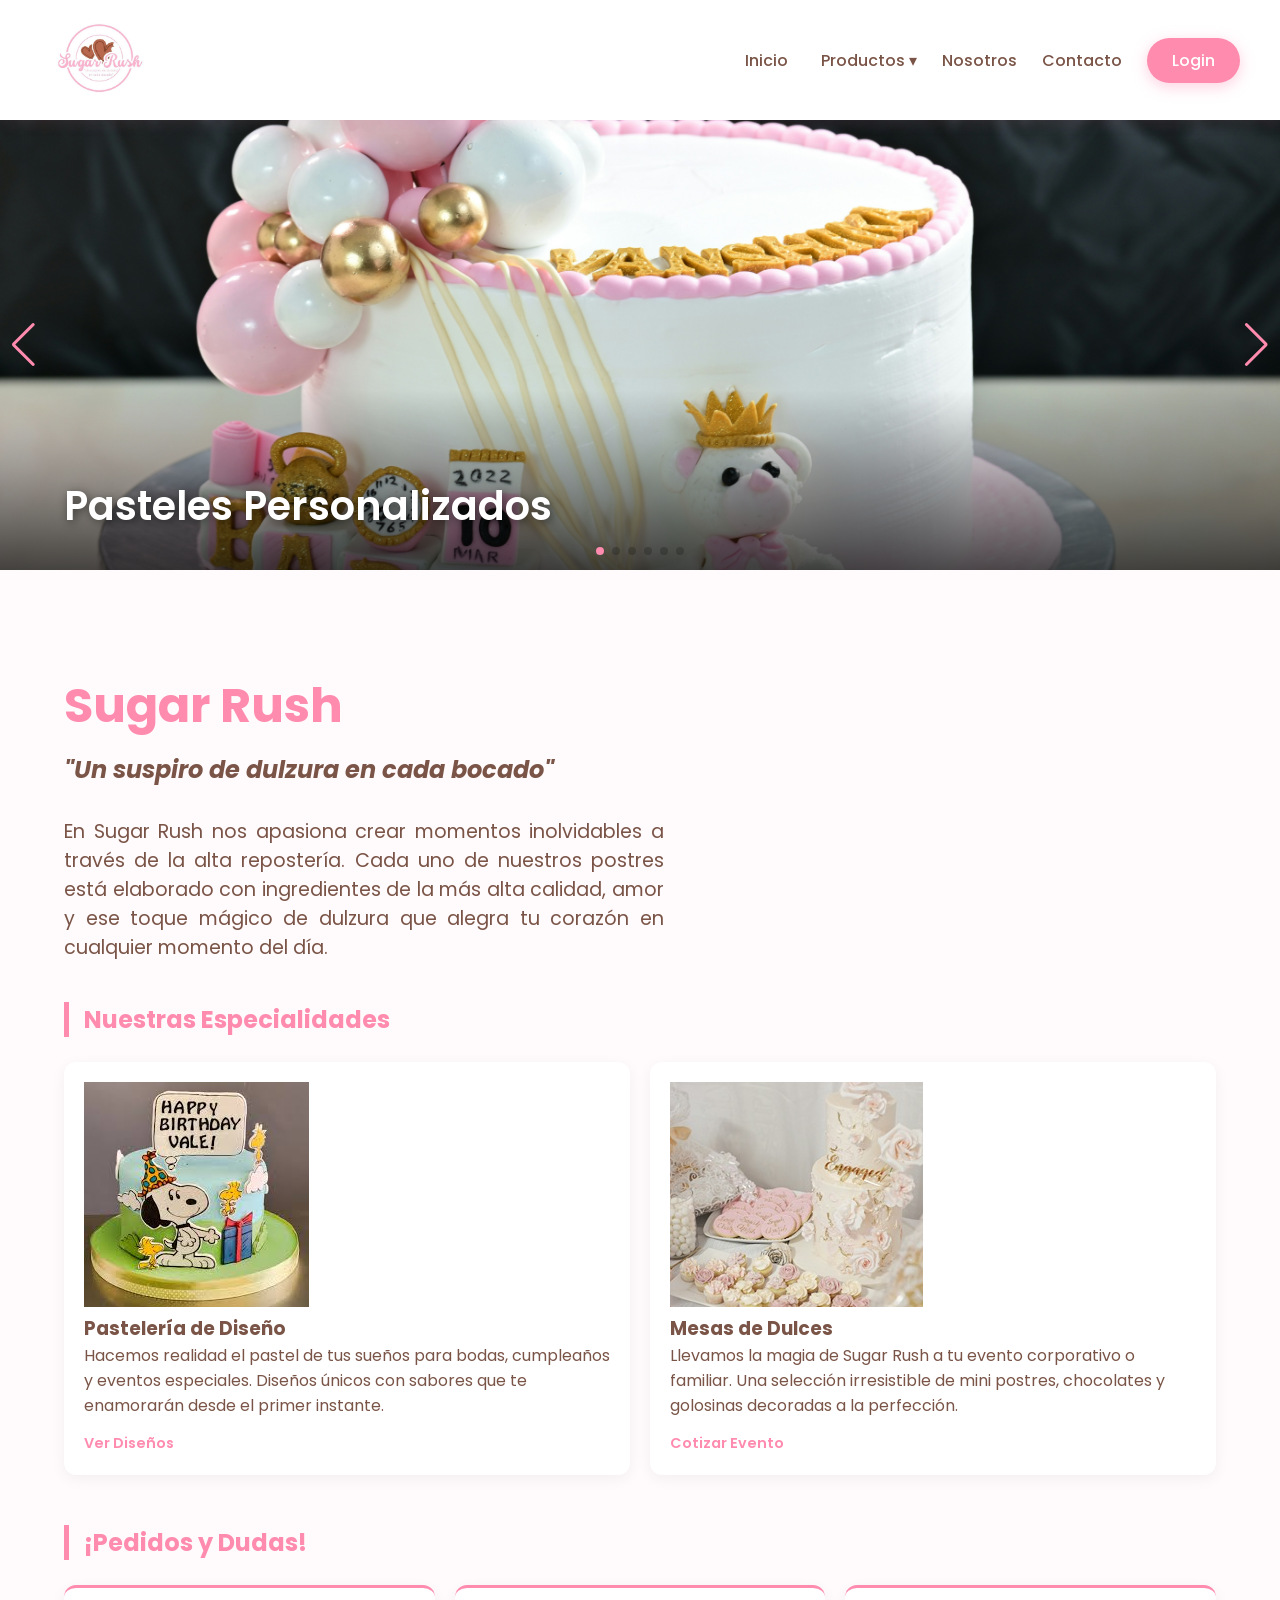
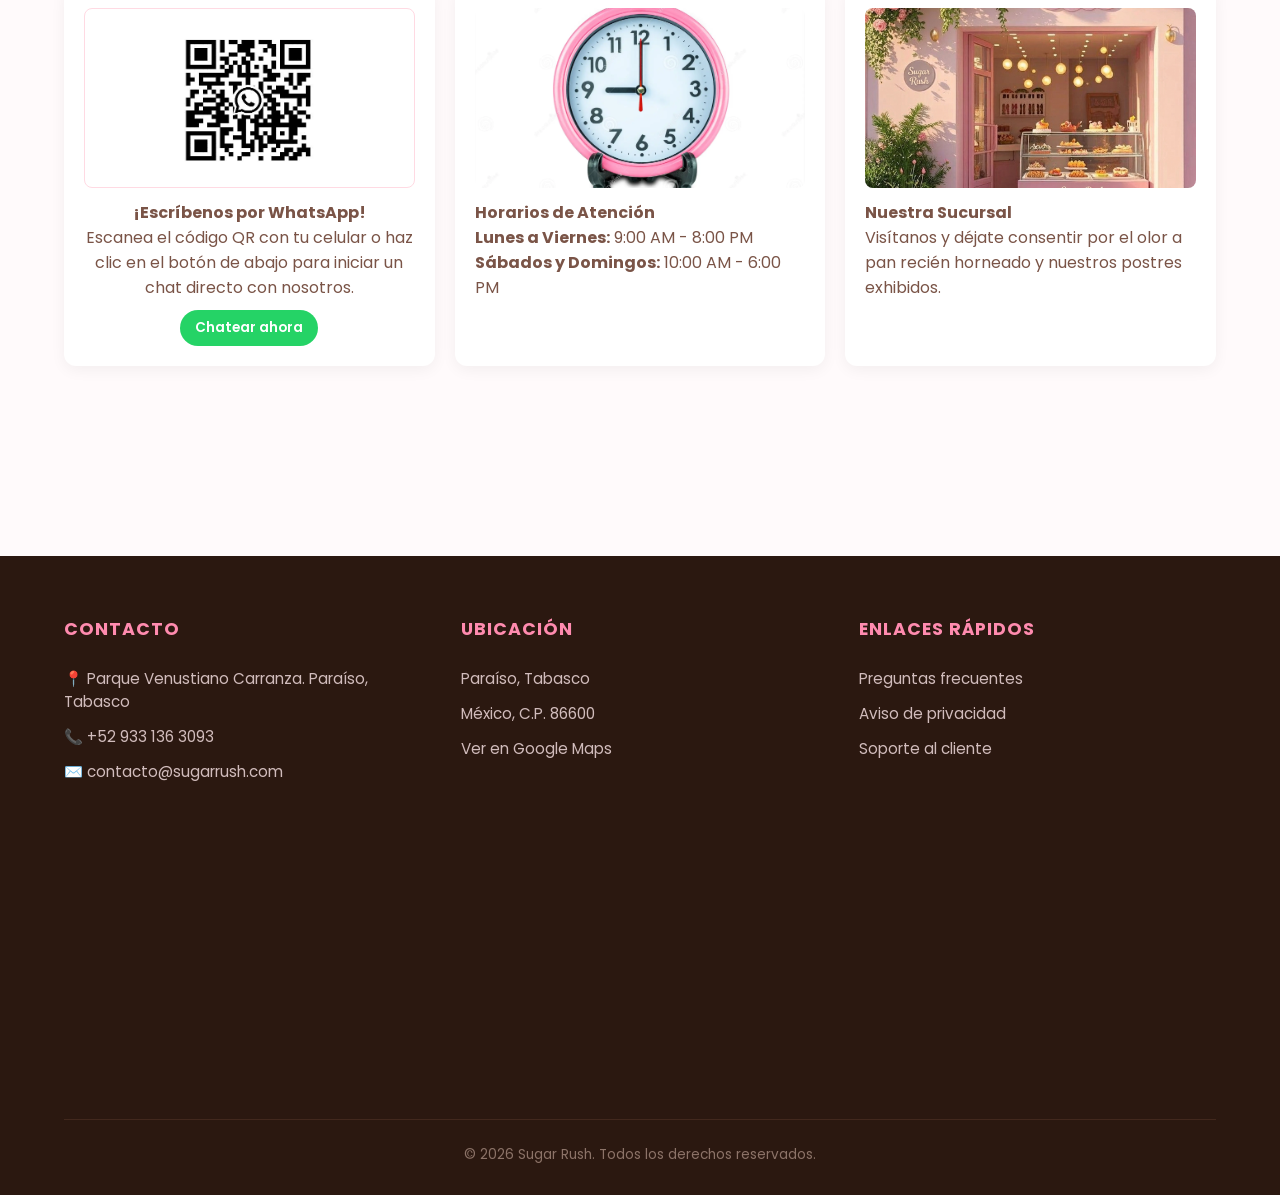
==== commit 44deff7e: "Add files via upload" ====
--- a/index.html
+++ b/index.html
@@ -334,6 +334,7 @@
                     <p>Paraíso, Tabasco</p>
                     <p>México, C.P. 86600</p>
                     <p><a href="https://www.google.com/maps/place/Venustiano+Carranza+Park/@18.395485,-93.2171948,17z/data=!3m1!4b1!4m6!3m5!1s0x85ee8cd43c8d1bd9:0x80d4d2b77e16ad9!8m2!3d18.395485!4d-93.2146145!16s%2Fg%2F1v940f0w?authuser=0&entry=ttu&g_ep=EgoyMDI2MDUyNS4wIKXMDSoASAFQAw%3D%3D" target="_blank" style="color: inherit !important; text-decoration: none !important;">Ver en Google Maps</a></p>
+                    <iframe src="https://www.google.com/maps/embed?pb=!1m18!1m12!1m3!1d3785.9421245996637!2d-93.2146145!3d18.395485!2m3!1f0!2f0!3f0!3m2!1i1024!2i768!4f13.1!3m3!1m2!1s0x85ee8cd43c8d1bd9%3A0x80d4d2b77e16ad9!2sVenustiano%20Carranza%20Park!5e0!3m2!1sen!2smx!4v1780064999785!5m2!1sen!2smx" width="400" height="300" style="border:0;" allowfullscreen="" loading="lazy" referrerpolicy="no-referrer-when-downgrade"></iframe>
                 </div>
                 
                
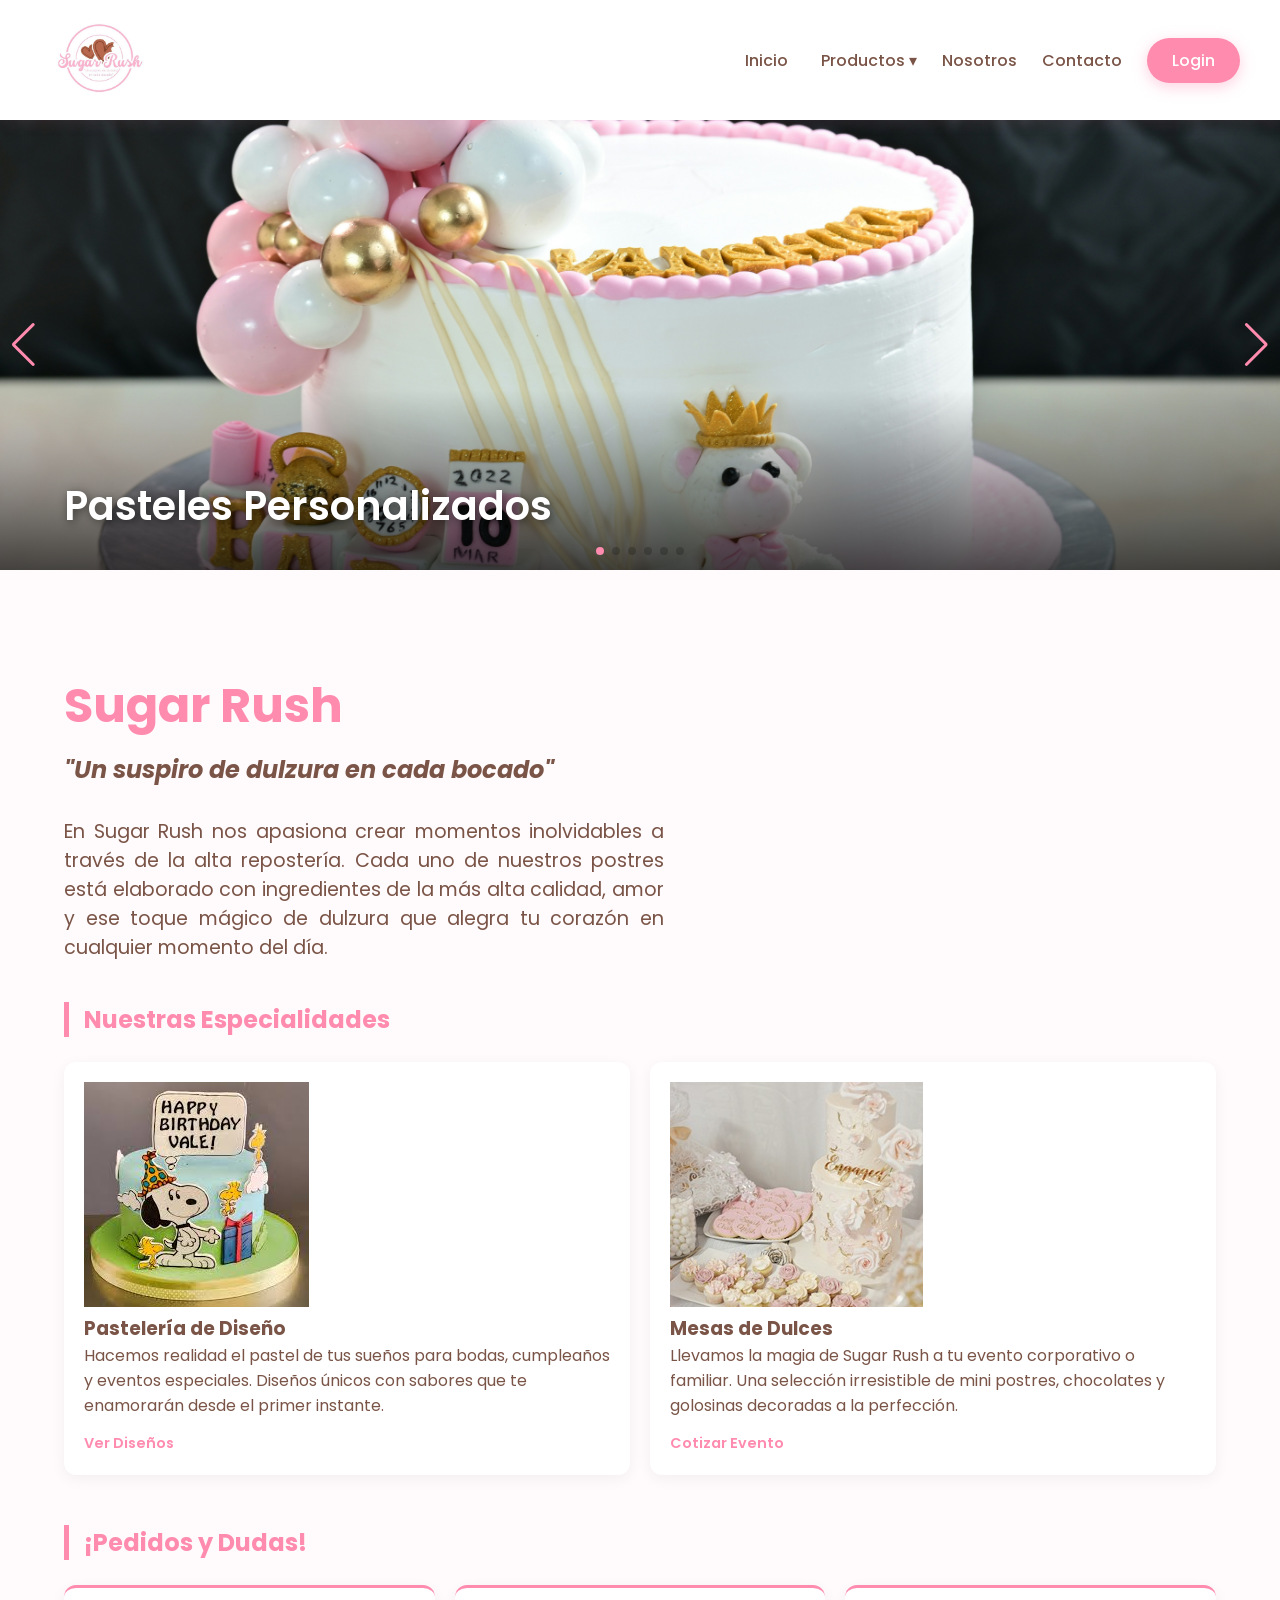
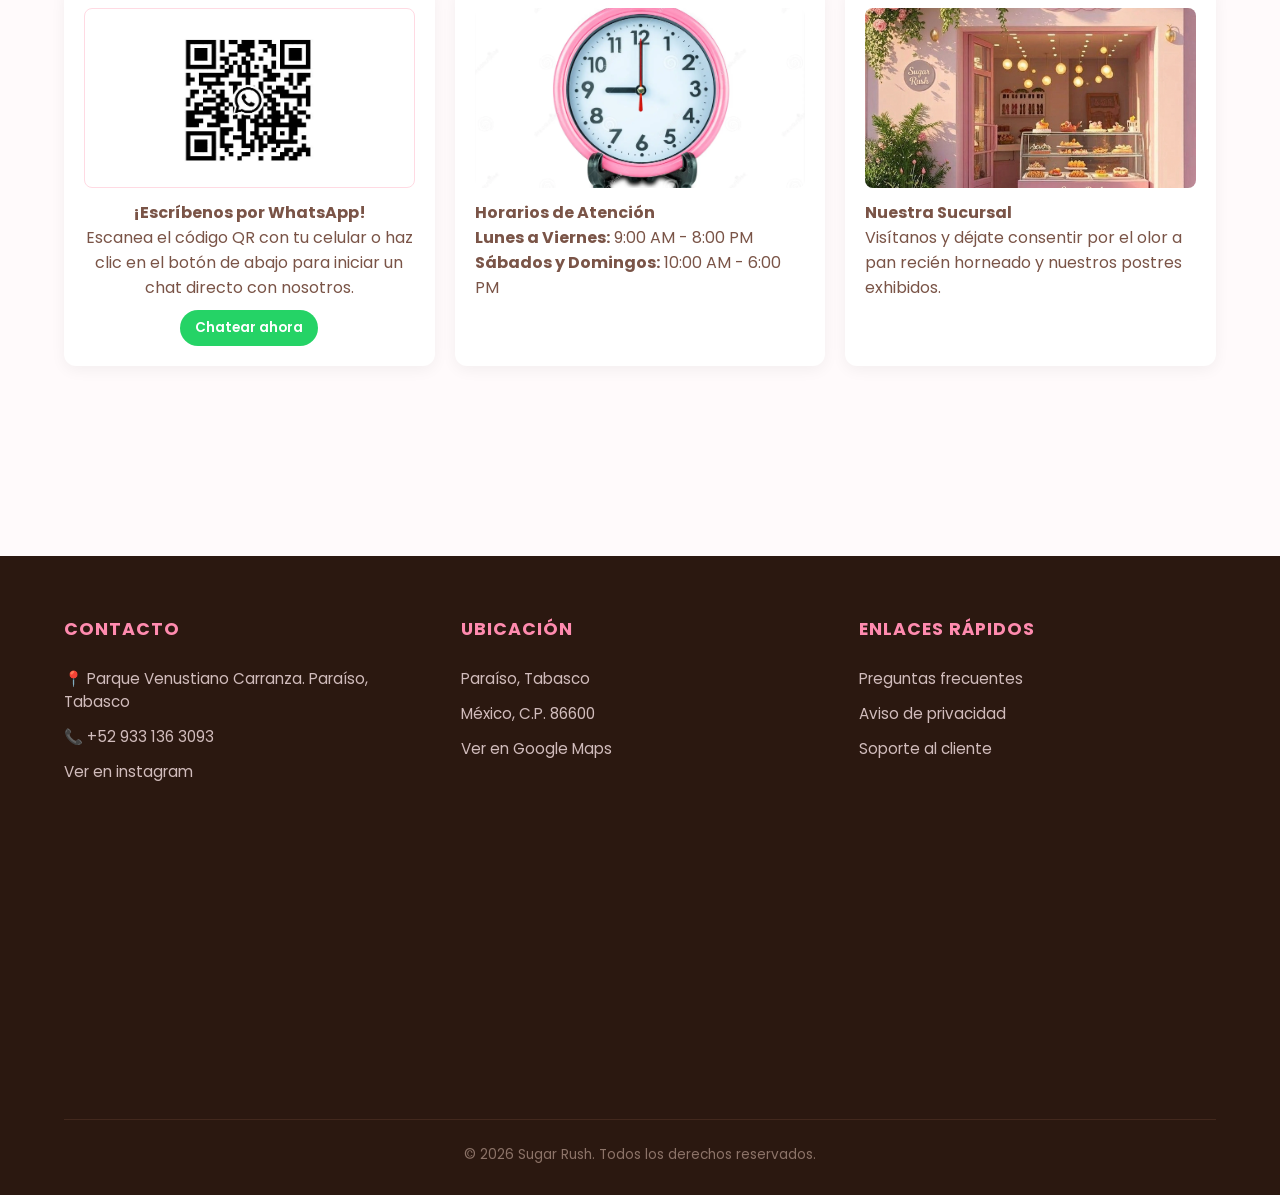
==== commit 27d75bc2: "Update index.html" ====
--- a/index.html
+++ b/index.html
@@ -325,7 +325,7 @@
                     <h4>Contacto</h4>
                     <p>📍 Parque Venustiano Carranza. Paraíso, Tabasco</p>
                     <p>📞 +52 933 136 3093</p>
-                    <p>✉️ contacto@sugarrush.com</p>
+                                   <p><a href="https://www.instagram.com/sugarrush.dulces6?igsh=MTUxdzUxbjAxbmljdA==" target="_blank" style="color: inherit !important; text-decoration: none !important;">Ver en instagram</a></p>
                 </div>
                 
                 
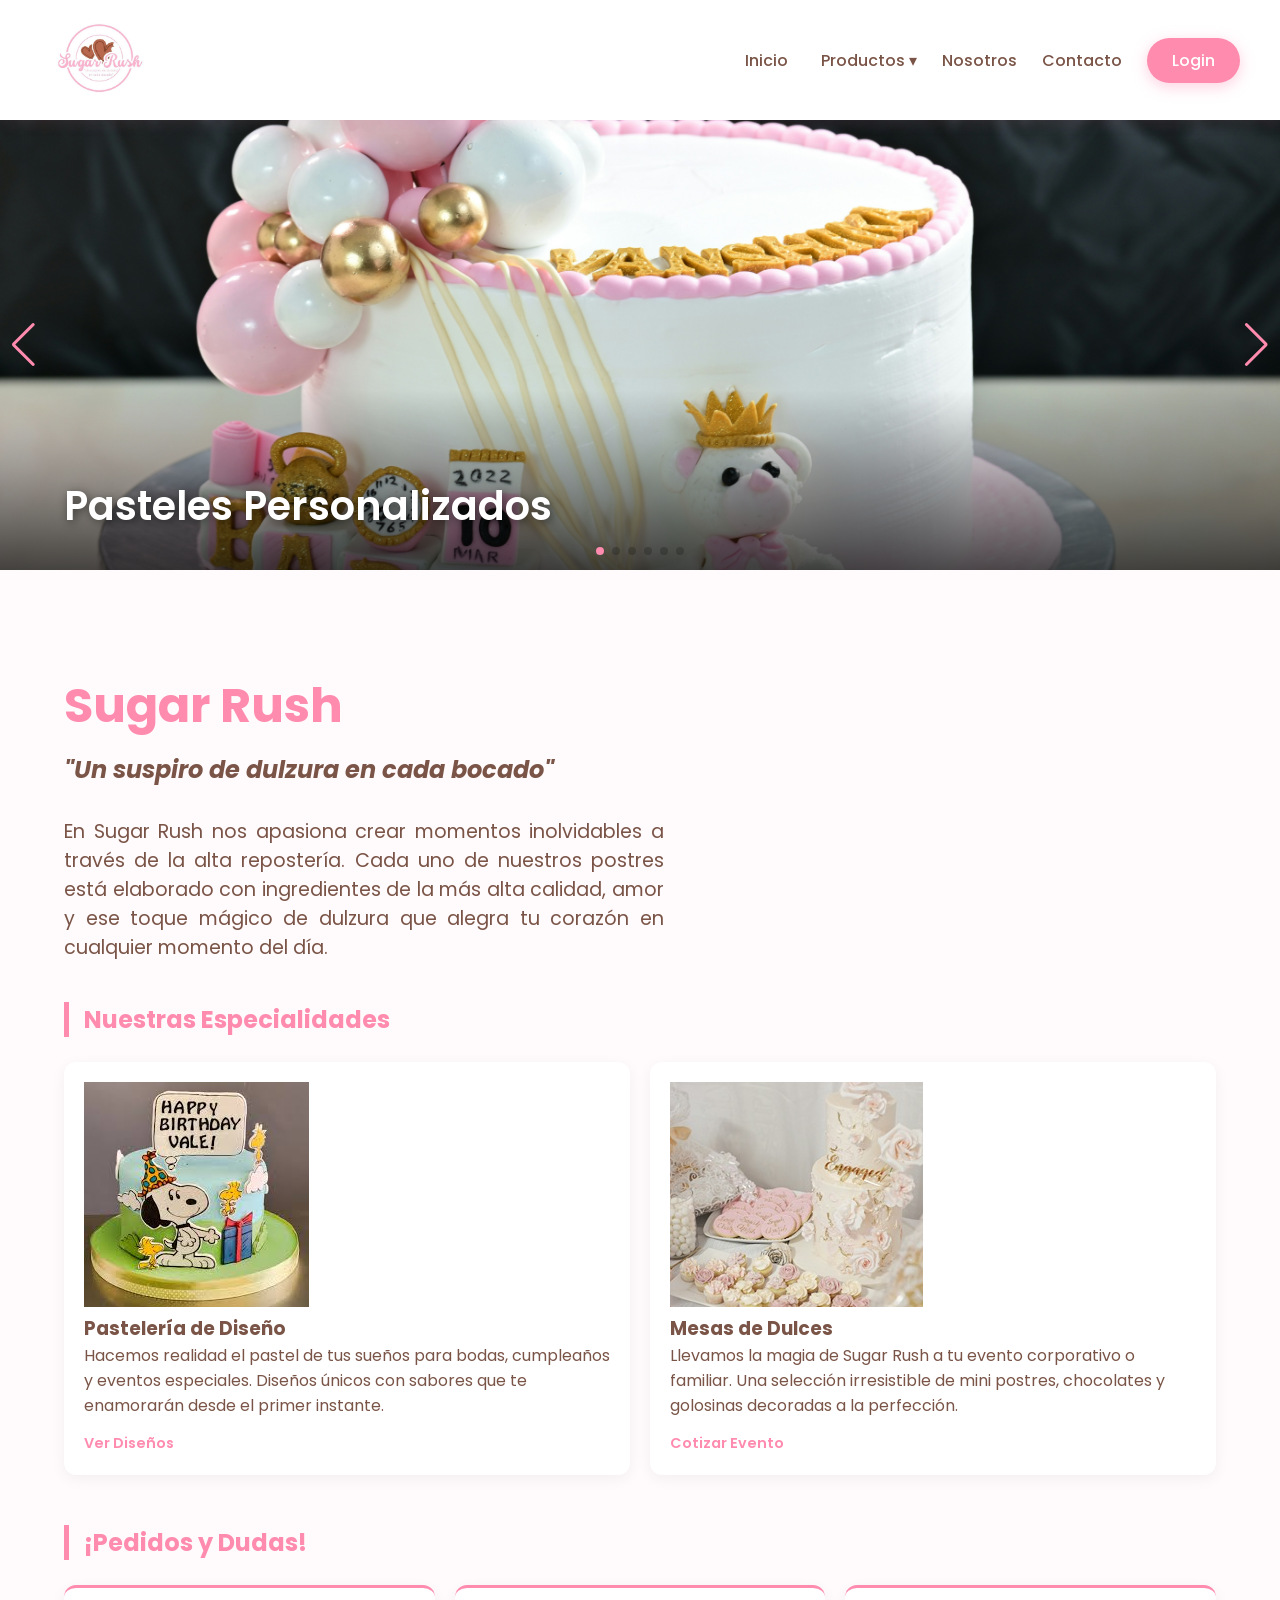
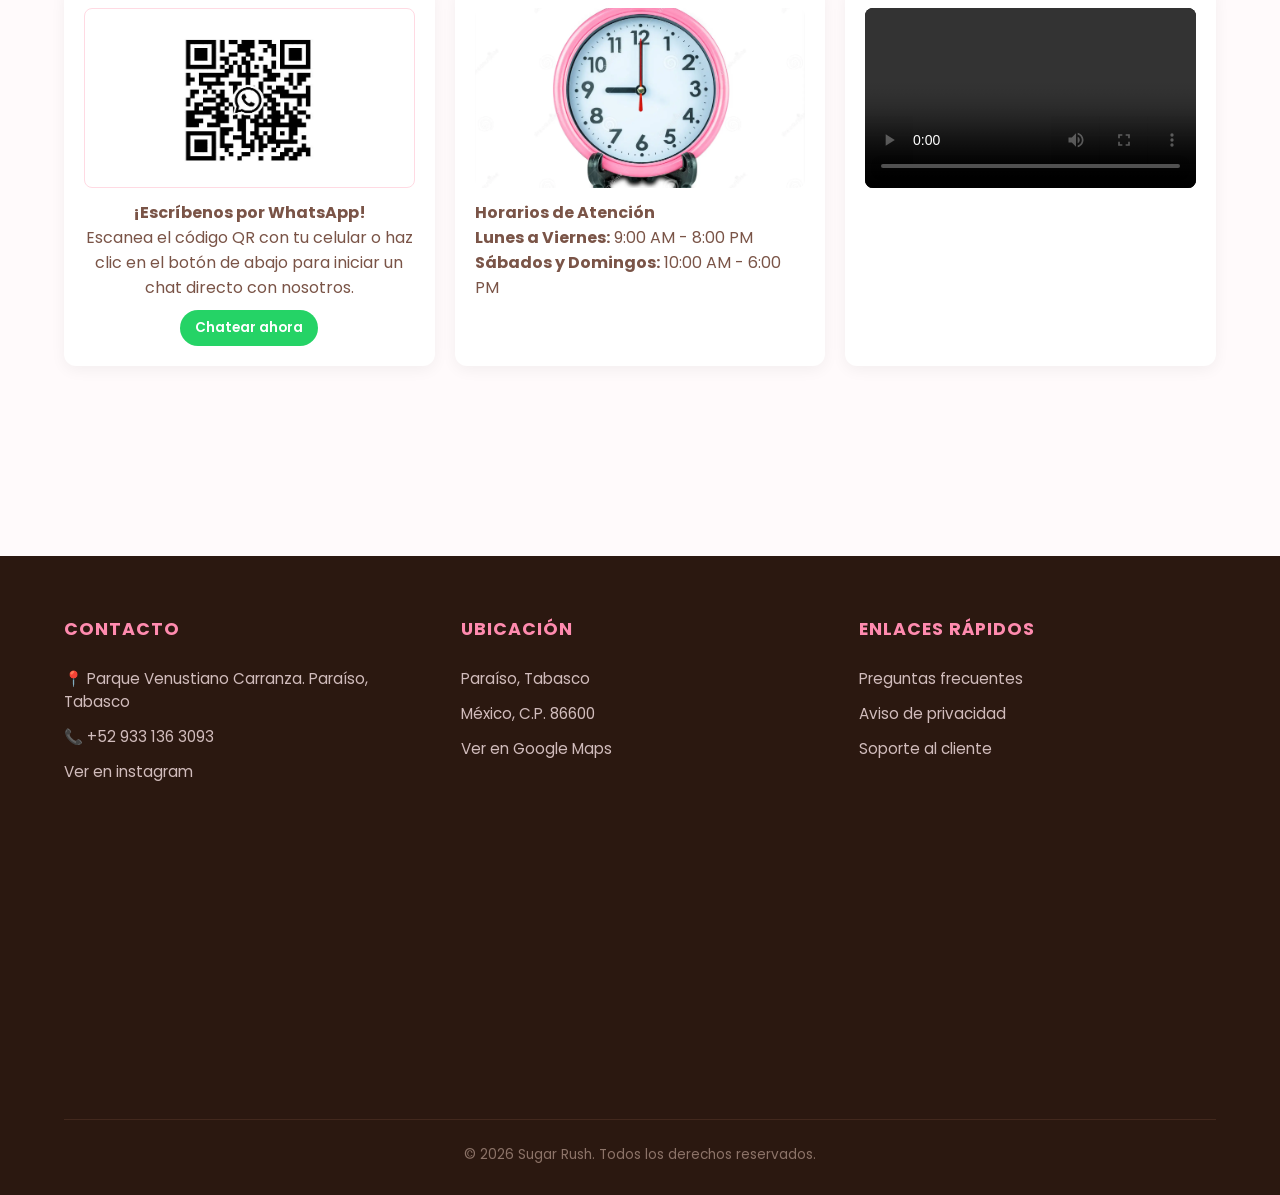
==== commit ae9a7fea: "Update index.html" ====
--- a/index.html
+++ b/index.html
@@ -306,8 +306,11 @@
 
                 <!-- Cuadro de Ubicación -->
                 <div class="cuadro cuadro-pequeno">
-                    <div style="height: 180px; background-image: url('img/sucursal.png'); background-size: cover; background-position: center;" class="media-container"></div>
-                    <h4>Nuestra Sucursal</h4>
+                <div style="height: 180px; position: relative; overflow: hidden; background-color: #000;" class="media-container">
+    <video controls loop playsinline style="width: 100%; height: 100%; object-fit: cover; position: absolute; top: 0; left: 0;">
+        <source src="img/vídeo-publicitario.mp4" type="video/mp4">
+        Tu navegador no soporta la reproducción de este video.
+    </video>
                     <p>Visítanos y déjate consentir por el olor a pan recién horneado y nuestros postres exhibidos.</p>
                 </div>
 
